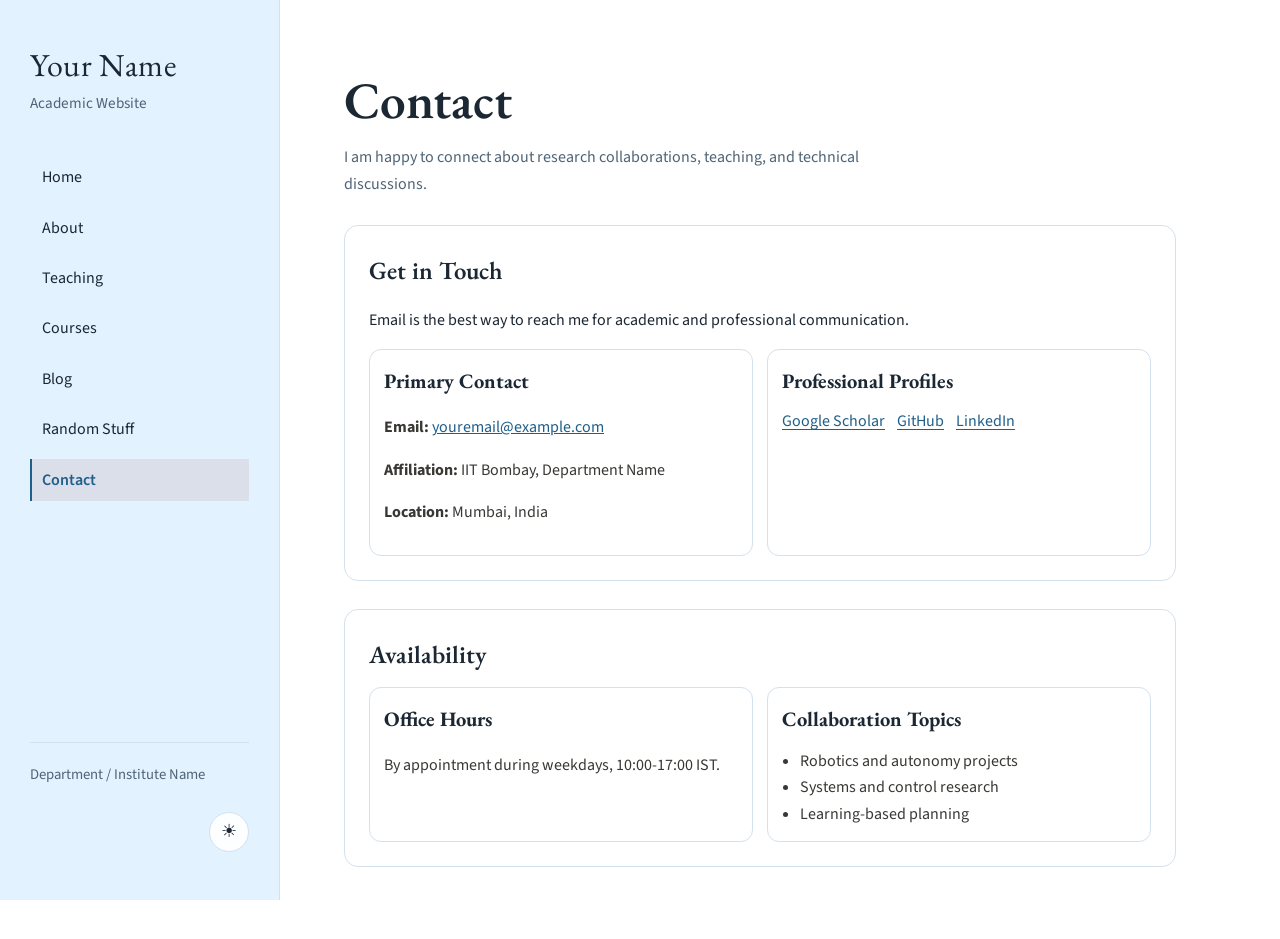
==== contact.html @ 7ef54449 "Updated the website format  (v 0.2)" ====
<!DOCTYPE html>
<html lang="en">
<head>
  <meta charset="UTF-8">
  <meta name="viewport" content="width=device-width, initial-scale=1.0">
  <meta name="description" content="Contact page of Your Name.">
  <title>Contact | Your Name</title>
  <link rel="preconnect" href="https://fonts.googleapis.com">
  <link rel="preconnect" href="https://fonts.gstatic.com" crossorigin>
  <link href="https://fonts.googleapis.com/css2?family=Source+Sans+3:wght@400;500;600&family=EB+Garamond:opsz,wght@8..72,500;8..72,600;8..72,700&display=swap" rel="stylesheet">
  <link rel="stylesheet" href="css/style.css">
</head>
<body>
  <button class="menu-toggle" type="button" aria-label="Open navigation" aria-expanded="false" aria-controls="site-sidebar">
    <span class="menu-toggle__line"></span>
    <span class="menu-toggle__line"></span>
    <span class="menu-toggle__line"></span>
  </button>

  <div class="mobile-overlay" aria-hidden="true"></div>

  <aside class="sidebar" id="site-sidebar" aria-label="Sidebar navigation">
    <div class="sidebar__inner">
      <p class="site-title">Your Name</p>
      <p class="site-subtitle">Academic Website</p>

      <nav class="nav" aria-label="Main">
        <ul class="nav__list">
          <li><a href="index.html" data-page="index.html">Home</a></li>
          <li><a href="about.html" data-page="about.html">About</a></li>
          <li><a href="teaching.html" data-page="teaching.html">Teaching</a></li>
          <li><a href="courses.html" data-page="courses.html">Courses</a></li>
          <li><a href="blog.html" data-page="blog.html">Blog</a></li>
          <li><a href="random.html" data-page="random.html">Random Stuff</a></li>
          <li><a href="contact.html" data-page="contact.html">Contact</a></li>
        </ul>
      </nav>

      <p class="sidebar-note">
        <!-- Replace this short line with your affiliation or current role. -->
        Department / Institute Name
      </p>
    </div>
  </aside>

  <main class="content" id="main-content">
    <header class="page-header">
      <h1>Contact</h1>
      <p>
        <!-- Replace this with your preferred contact instructions. -->
        I am happy to connect about research collaborations, teaching, and technical discussions.
      </p>
    </header>

    <section class="section-block">
      <h2>Get in Touch</h2>
      <p>
        <!-- Replace this line with your preferred response-time note. -->
        Email is the best way to reach me for academic and professional communication.
      </p>

      <div class="contact-panel-grid">
        <article class="contact-panel">
          <h3>Primary Contact</h3>
          <p><strong>Email:</strong> <a href="mailto:youremail@example.com">youremail@example.com</a></p>
          <p><strong>Affiliation:</strong> <!-- Replace with your affiliation. --> IIT Bombay, Department Name</p>
          <p><strong>Location:</strong> <!-- Replace with your location. --> Mumbai, India</p>
        </article>

        <article class="contact-panel">
          <h3>Professional Profiles</h3>
          <div class="contact-links">
            <a href="https://scholar.google.com" target="_blank" rel="noopener noreferrer"><!-- Replace with your Scholar link. -->Google Scholar</a>
            <a href="https://github.com" target="_blank" rel="noopener noreferrer"><!-- Replace with your GitHub link. -->GitHub</a>
            <a href="https://www.linkedin.com" target="_blank" rel="noopener noreferrer"><!-- Replace with your LinkedIn link. -->LinkedIn</a>
          </div>
        </article>
      </div>
    </section>

    <section class="section-block">
      <h2>Availability</h2>
      <div class="contact-panel-grid">
        <article class="contact-panel">
          <h3>Office Hours</h3>
          <p><!-- Replace with your office hour details. --> By appointment during weekdays, 10:00-17:00 IST.</p>
        </article>
        <article class="contact-panel">
          <h3>Collaboration Topics</h3>
          <ul class="list-clean">
            <li><!-- Replace item text. --> Robotics and autonomy projects</li>
            <li><!-- Replace item text. --> Systems and control research</li>
            <li><!-- Replace item text. --> Learning-based planning</li>
          </ul>
        </article>
      </div>
    </section>
  </main>

  <script src="js/main.js"></script>
</body>
</html>
---- css/style.css ----
:root {
  --bg: #ffffff;
  --panel: #e3f2ff;
  --content: #ffffff;
  --line: #d3e1ee;
  --text: #1b2733;
  --muted: #4f6476;
  --accent: #1f5f8a;
  --sidebar-width: 280px;
}

[data-theme="dark"] {
  --bg: #111722;
  --panel: #1a2534;
  --content: #151e2b;
  --line: #304053;
  --text: #ecf2f8;
  --muted: #b3c2d2;
  --accent: #80c6ff;
}

* {
  box-sizing: border-box;
}

html,
body {
  margin: 0;
  padding: 0;
}

body {
  font-family: "Source Sans 3", "Segoe UI", sans-serif;
  color: var(--text);
  background: var(--bg);
  line-height: 1.65;
}

.sidebar {
  position: fixed;
  inset: 0 auto 0 0;
  width: var(--sidebar-width);
  background: var(--panel);
  border-right: 1px solid var(--line);
  z-index: 30;
}

.sidebar__inner {
  height: 100%;
  padding: 48px 30px;
  display: flex;
  flex-direction: column;
}

.site-title {
  margin: 0;
  font-family: "EB Garamond", Georgia, serif;
  font-size: 2rem;
  line-height: 1.1;
  letter-spacing: 0.02em;
}

.site-subtitle {
  margin: 8px 0 28px;
  color: var(--muted);
  font-size: 0.95rem;
}

.nav {
  margin-top: 12px;
}

.nav__list {
  list-style: none;
  margin: 0;
  padding: 0;
  display: grid;
  gap: 8px;
}

.nav a {
  display: block;
  padding: 8px 10px;
  color: var(--text);
  text-decoration: none;
  border-left: 2px solid transparent;
  transition: border-color 180ms ease, color 180ms ease, background-color 180ms ease;
}

.nav a:hover,
.nav a:focus-visible {
  color: var(--accent);
  border-left-color: var(--accent);
  background-color: rgba(138, 63, 44, 0.06);
  outline: none;
}

.nav a.active {
  color: var(--accent);
  border-left-color: var(--accent);
  font-weight: 600;
  background-color: rgba(138, 63, 44, 0.1);
}

.sidebar-note {
  margin-top: auto;
  padding-top: 20px;
  border-top: 1px solid var(--line);
  color: var(--muted);
  font-size: 0.92rem;
}

.theme-toggle {
  align-self: flex-end;
  margin-top: 10px;
  width: 40px;
  height: 40px;
  border: 1px solid var(--line);
  border-radius: 999px;
  background: color-mix(in srgb, var(--content) 92%, var(--panel) 8%);
  color: var(--text);
  display: inline-flex;
  align-items: center;
  justify-content: center;
  padding: 0;
  font-size: 1.1rem;
  line-height: 1;
  cursor: pointer;
  transition: background-color 200ms ease, border-color 200ms ease, color 200ms ease, transform 200ms ease;
}

.theme-toggle:hover,
.theme-toggle:focus-visible {
  border-color: var(--accent);
  color: var(--accent);
  transform: translateY(-1px);
  outline: none;
}

.theme-toggle__icon {
  pointer-events: none;
}

html.theme-transition *,
html.theme-transition *::before,
html.theme-transition *::after {
  transition: background-color 250ms ease, color 250ms ease, border-color 250ms ease, box-shadow 250ms ease;
}

.content {
  margin-left: var(--sidebar-width);
  min-height: 100vh;
  max-width: 960px;
  padding: 72px 64px;
}

.page-header h1 {
  margin: 0;
  font-family: "EB Garamond", Georgia, serif;
  font-size: clamp(2.2rem, 4vw, 3.2rem);
  font-weight: 600;
  line-height: 1.1;
}

.page-header p {
  margin: 16px 0 0;
  max-width: 68ch;
  color: var(--muted);
}

.card-grid {
  margin-top: 42px;
  display: grid;
  grid-template-columns: repeat(2, minmax(0, 1fr));
  gap: 22px;
}

.card-grid--tight {
  margin-top: 12px;
}

.card {
  background: var(--content);
  border: 1px solid var(--line);
  border-radius: 14px;
  padding: 20px;
}

.card h2,
.feature h2,
.section-block h2 {
  margin: 0;
  font-family: "EB Garamond", Georgia, serif;
  font-size: 1.55rem;
  font-weight: 600;
}

.card p,
.feature p,
.section-block p,
.section-block li {
  color: var(--text);
}

.feature,
.section-block {
  margin-top: 28px;
  background: var(--content);
  border: 1px solid var(--line);
  border-radius: 14px;
  padding: 24px;
}

.feature__image {
  margin-top: 14px;
  display: block;
  width: min(100%, 420px);
  border-radius: 12px;
  border: 1px solid var(--line);
  background-color: #ece8df;
  aspect-ratio: 4 / 3;
  object-fit: cover;
}

.list-clean {
  margin: 12px 0 0;
  padding-left: 18px;
}

.contact-links {
  margin-top: 10px;
  display: flex;
  flex-wrap: wrap;
  gap: 12px;
}

.contact-links a {
  color: var(--accent);
  text-decoration-thickness: 1px;
  text-underline-offset: 3px;
}

.eyebrow {
  margin: 0;
  text-transform: uppercase;
  letter-spacing: 0.12em;
  color: var(--accent);
  font-size: 0.78rem;
  font-weight: 600;
}

.subheading {
  margin: 26px 0 10px;
  font-family: "EB Garamond", Georgia, serif;
  font-size: 1.35rem;
  font-weight: 600;
}

.home-hero {
  display: grid;
  grid-template-columns: 1.3fr minmax(220px, 320px);
  gap: 30px;
  align-items: start;
  background: var(--content);
  border: 1px solid var(--line);
  border-radius: 16px;
  padding: 28px;
}

.home-hero h1 {
  margin: 6px 0 8px;
  font-family: "EB Garamond", Georgia, serif;
  font-size: clamp(2.1rem, 3.6vw, 3rem);
  line-height: 1.1;
}

.home-hero__meta {
  margin: 0;
  color: var(--text);
  font-size: 1.02rem;
}

.home-hero__summary {
  margin: 16px 0 0;
  color: var(--text);
  max-width: 62ch;
}

.chip-list {
  list-style: none;
  margin: 0;
  padding: 0;
  display: flex;
  flex-wrap: wrap;
  gap: 8px;
}

.chip-list li,
.chip-list span {
  display: inline-flex;
  align-items: center;
  padding: 6px 11px;
  border: 1px solid var(--line);
  border-radius: 999px;
  background-color: color-mix(in srgb, var(--panel) 42%, var(--content) 58%);
  color: var(--text);
  font-size: 0.9rem;
}

.action-row {
  margin-top: 20px;
  display: flex;
  flex-wrap: wrap;
  gap: 10px;
}

.btn {
  display: inline-flex;
  align-items: center;
  justify-content: center;
  min-height: 38px;
  padding: 8px 14px;
  border: 1px solid var(--line);
  border-radius: 10px;
  background: var(--content);
  color: var(--text);
  text-decoration: none;
  font-weight: 600;
  font-size: 0.92rem;
  transition: transform 160ms ease, box-shadow 160ms ease, border-color 160ms ease;
}

.btn:hover,
.btn:focus-visible {
  border-color: var(--accent);
  box-shadow: 0 8px 18px rgba(14, 27, 43, 0.18);
  transform: translateY(-1px);
  outline: none;
}

.home-hero__photo-wrap {
  margin: 0;
}

.home-hero__photo {
  width: 100%;
  border-radius: 14px;
  border: 1px solid var(--line);
  background-color: #ece8df;
  aspect-ratio: 4 / 5;
  object-fit: cover;
}

.home-hero__photo-wrap figcaption {
  margin-top: 8px;
  color: var(--muted);
  font-size: 0.9rem;
}

.news-list {
  margin: 10px 0 0;
  padding-left: 20px;
  display: grid;
  gap: 14px;
}

.news-list li {
  padding-left: 6px;
}

.news-date {
  display: inline-block;
  min-width: 82px;
  margin-right: 10px;
  font-size: 0.85rem;
  color: var(--muted);
}

.news-list p {
  display: inline;
  margin: 0;
  color: var(--text);
}

.project-grid {
  margin-top: 14px;
  display: grid;
  grid-template-columns: repeat(2, minmax(0, 1fr));
  gap: 18px;
}

.project-card {
  border: 1px solid var(--line);
  border-radius: 14px;
  background: var(--content);
  padding: 16px;
}

.project-card__image {
  display: block;
  width: 100%;
  border: 1px solid var(--line);
  border-radius: 10px;
  margin-bottom: 12px;
  aspect-ratio: 16 / 9;
  object-fit: cover;
  background: #ece8df;
}

.project-card h3,
.interest-card h3,
.card h3 {
  margin: 0;
  font-family: "EB Garamond", Georgia, serif;
  font-size: 1.32rem;
}

.project-card p,
.interest-card p,
.card h3 + p {
  margin-top: 8px;
  color: var(--text);
}

.project-link {
  color: var(--accent);
  font-weight: 600;
  text-decoration-thickness: 1px;
  text-underline-offset: 3px;
}

.interest-grid {
  margin-top: 14px;
  display: grid;
  grid-template-columns: repeat(3, minmax(0, 1fr));
  gap: 14px;
}

.interest-card {
  border: 1px solid var(--line);
  border-radius: 12px;
  padding: 14px;
  background: color-mix(in srgb, var(--panel) 28%, var(--content) 72%);
}

.visually-hidden {
  position: absolute;
  width: 1px;
  height: 1px;
  padding: 0;
  margin: -1px;
  overflow: hidden;
  clip: rect(0, 0, 0, 0);
  white-space: nowrap;
  border: 0;
}

.course-search {
  width: 100%;
  max-width: 560px;
  border: 1px solid var(--line);
  border-radius: 11px;
  background: var(--content);
  padding: 11px 13px;
  font: inherit;
  color: var(--text);
}

.course-search:focus-visible {
  border-color: var(--accent);
  outline: 2px solid rgba(138, 63, 44, 0.16);
  outline-offset: 1px;
}

.search-help {
  margin: 10px 0 0;
  color: var(--muted);
  font-size: 0.93rem;
}

.search-empty {
  margin: 12px 0 0;
  color: var(--accent);
  font-weight: 600;
}

.semester {
  margin-top: 14px;
  border: 1px solid var(--line);
  border-radius: 12px;
  background: var(--content);
}

.semester h3 {
  margin: 0;
}

.semester-toggle {
  width: 100%;
  text-align: left;
  border: 0;
  background: color-mix(in srgb, var(--panel) 45%, var(--content) 55%);
  border-radius: 12px;
  padding: 14px 16px;
  font-family: "EB Garamond", Georgia, serif;
  font-size: 1.35rem;
  color: var(--text);
  cursor: pointer;
}

.semester-toggle::after {
  content: "▾";
  float: right;
  transition: transform 160ms ease;
}

.semester-toggle[aria-expanded="false"]::after {
  transform: rotate(-90deg);
}

.semester-panel {
  padding: 12px;
}

.course-card {
  border: 1px solid var(--line);
  border-radius: 12px;
  padding: 16px;
  background: var(--content);
}

.course-card h4 {
  margin: 0;
  font-family: "EB Garamond", Georgia, serif;
  font-size: 1.28rem;
}

.course-card p {
  margin: 8px 0 0;
  color: var(--text);
}

.coursework {
  padding-top: 28px;
  padding-bottom: 30px;
}

.coursework-grid {
  margin-top: 18px;
  display: grid;
  grid-template-columns: repeat(3, minmax(0, 1fr));
  gap: 30px 26px;
}

.coursework-category {
  min-width: 0;
}

.coursework-category h3 {
  margin: 0;
  padding-bottom: 8px;
  border-bottom: 1px solid var(--line);
  font-family: "EB Garamond", Georgia, serif;
  font-size: 1.36rem;
  font-weight: 600;
  line-height: 1.2;
}

.coursework-list {
  margin: 12px 0 0;
  padding: 0;
  list-style: none;
}

.coursework-list li {
  position: relative;
  margin: 0;
  padding: 7px 0 7px 14px;
  color: var(--text);
  transition: color 160ms ease;
}

.coursework-list li::before {
  content: "•";
  position: absolute;
  left: 0;
  top: 7px;
  color: var(--muted);
}

.coursework-list li:hover {
  color: var(--accent);
}

.photo-gallery {
  margin-top: 14px;
  display: grid;
  grid-template-columns: repeat(12, minmax(0, 1fr));
  gap: 12px;
}

.photo-item {
  grid-column: span 4;
  margin: 0;
}

.photo-item--wide {
  grid-column: span 8;
}

.photo-item--tall {
  grid-row: span 2;
}

.photo-item img {
  display: block;
  width: 100%;
  border: 1px solid var(--line);
  border-radius: 12px;
  background: color-mix(in srgb, var(--panel) 30%, var(--content) 70%);
  aspect-ratio: 4 / 3;
  object-fit: cover;
}

.photo-item--tall img {
  aspect-ratio: 3 / 4;
}

.photo-item figcaption {
  margin-top: 8px;
  color: var(--muted);
  font-size: 0.9rem;
}

.recording-grid {
  margin-top: 14px;
  display: grid;
  grid-template-columns: repeat(2, minmax(0, 1fr));
  gap: 16px;
}

.recording-card {
  border: 1px solid var(--line);
  border-radius: 14px;
  padding: 16px;
  background: var(--content);
}

.recording-embed-wrap {
  border: 1px solid var(--line);
  border-radius: 12px;
  padding: 10px;
  background: color-mix(in srgb, var(--panel) 25%, var(--content) 75%);
}

.recording-embed-wrap .instagram-media {
  width: 100% !important;
  min-width: 0 !important;
}

.recording-card h3 {
  margin: 12px 0 0;
  font-family: "EB Garamond", Georgia, serif;
  font-size: 1.28rem;
}

.recording-date {
  margin: 4px 0 0;
  font-size: 0.9rem;
  color: var(--muted);
}

.recording-note {
  margin-top: 14px;
  color: var(--muted);
  font-size: 0.93rem;
}

.contact-panel-grid {
  margin-top: 12px;
  display: grid;
  grid-template-columns: repeat(2, minmax(0, 1fr));
  gap: 14px;
}

.contact-panel {
  border: 1px solid var(--line);
  border-radius: 12px;
  padding: 14px;
  background: var(--content);
}

.contact-panel h3 {
  margin: 0;
  font-family: "EB Garamond", Georgia, serif;
  font-size: 1.28rem;
}

.contact-panel p,
.contact-panel li {
  color: #3a3834;
}

.contact-panel a {
  color: var(--accent);
}

.mobile-overlay {
  display: none;
}

.menu-toggle {
  display: none;
  position: fixed;
  top: 16px;
  right: 16px;
  z-index: 40;
  border: 1px solid var(--line);
  border-radius: 10px;
  background: var(--content);
  width: 44px;
  height: 44px;
  padding: 8px;
  cursor: pointer;
}

.menu-toggle__line {
  display: block;
  width: 100%;
  height: 2px;
  margin: 5px 0;
  background-color: var(--text);
}

@media (max-width: 900px) {
  .content {
    padding: 62px 32px;
  }

  .card-grid {
    grid-template-columns: 1fr;
  }

  .home-hero {
    grid-template-columns: 1fr;
  }

  .home-hero__photo-wrap {
    max-width: 340px;
  }

  .project-grid,
  .interest-grid,
  .recording-grid,
  .contact-panel-grid {
    grid-template-columns: 1fr;
  }

  .coursework-grid {
    grid-template-columns: repeat(2, minmax(0, 1fr));
  }

  .photo-item,
  .photo-item--wide {
    grid-column: span 6;
  }
}

@media (max-width: 760px) {
  .menu-toggle {
    display: block;
  }

  .sidebar {
    transform: translateX(-100%);
    transition: transform 220ms ease;
    box-shadow: none;
  }

  .content {
    margin-left: 0;
    padding: 88px 20px 36px;
  }

  .mobile-overlay {
    position: fixed;
    inset: 0;
    background: rgba(22, 20, 17, 0.34);
    z-index: 20;
    opacity: 0;
    visibility: hidden;
    transition: opacity 220ms ease, visibility 220ms ease;
  }

  body.nav-open .sidebar {
    transform: translateX(0);
    box-shadow: 14px 0 30px rgba(10, 8, 6, 0.16);
  }

  body.nav-open .mobile-overlay {
    display: block;
    opacity: 1;
    visibility: visible;
  }

  .photo-gallery {
    grid-template-columns: repeat(2, minmax(0, 1fr));
  }

  .photo-item,
  .photo-item--wide {
    grid-column: span 1;
  }

  .photo-item img,
  .photo-item--tall img {
    aspect-ratio: 4 / 3;
  }

  .coursework-grid {
    grid-template-columns: 1fr;
    gap: 24px;
  }

}
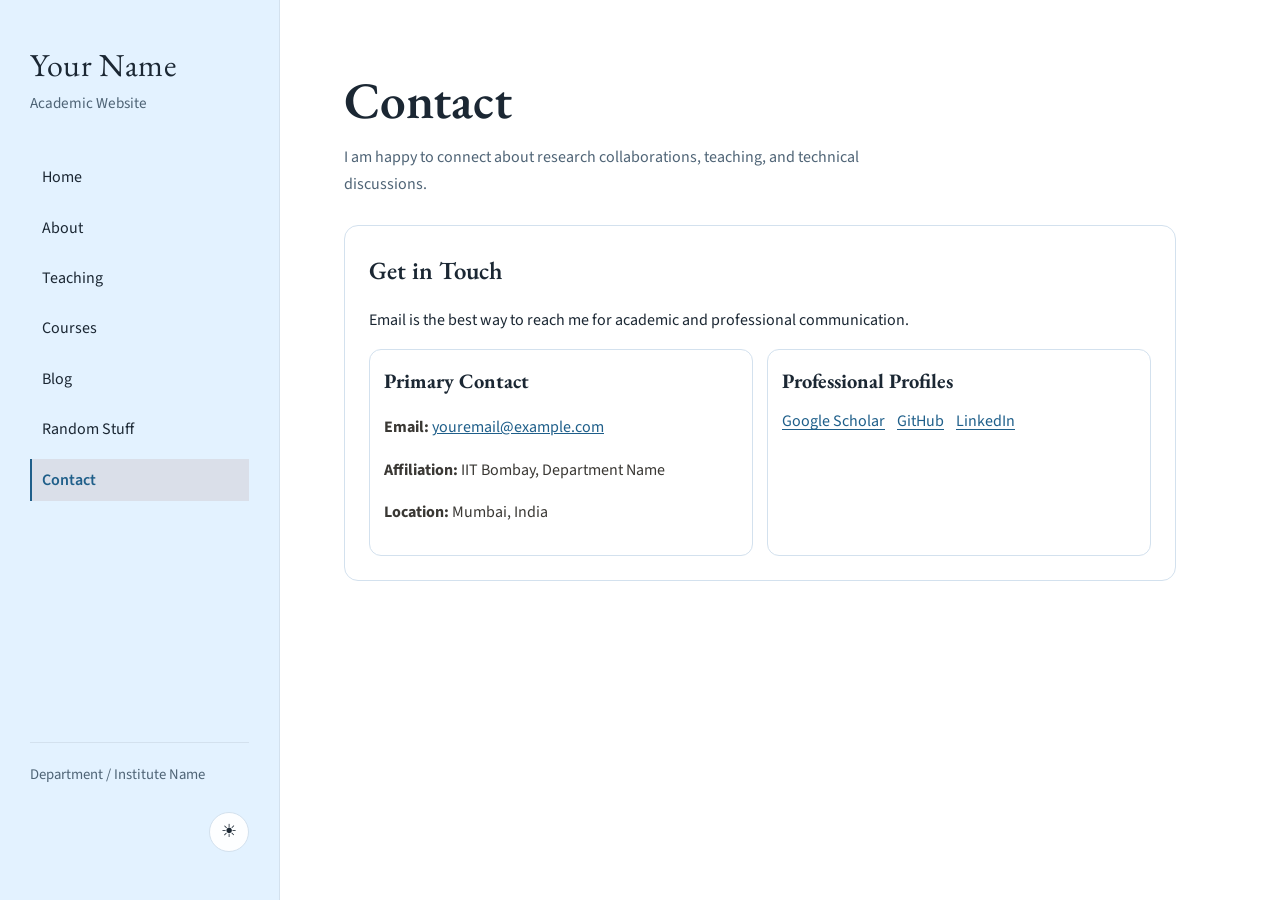
==== commit 49c1a7be: "Contacts" ====
--- a/contact.html
+++ b/contact.html
@@ -77,24 +77,6 @@
         </article>
       </div>
     </section>
-
-    <section class="section-block">
-      <h2>Availability</h2>
-      <div class="contact-panel-grid">
-        <article class="contact-panel">
-          <h3>Office Hours</h3>
-          <p><!-- Replace with your office hour details. --> By appointment during weekdays, 10:00-17:00 IST.</p>
-        </article>
-        <article class="contact-panel">
-          <h3>Collaboration Topics</h3>
-          <ul class="list-clean">
-            <li><!-- Replace item text. --> Robotics and autonomy projects</li>
-            <li><!-- Replace item text. --> Systems and control research</li>
-            <li><!-- Replace item text. --> Learning-based planning</li>
-          </ul>
-        </article>
-      </div>
-    </section>
   </main>
 
   <script src="js/main.js"></script>
